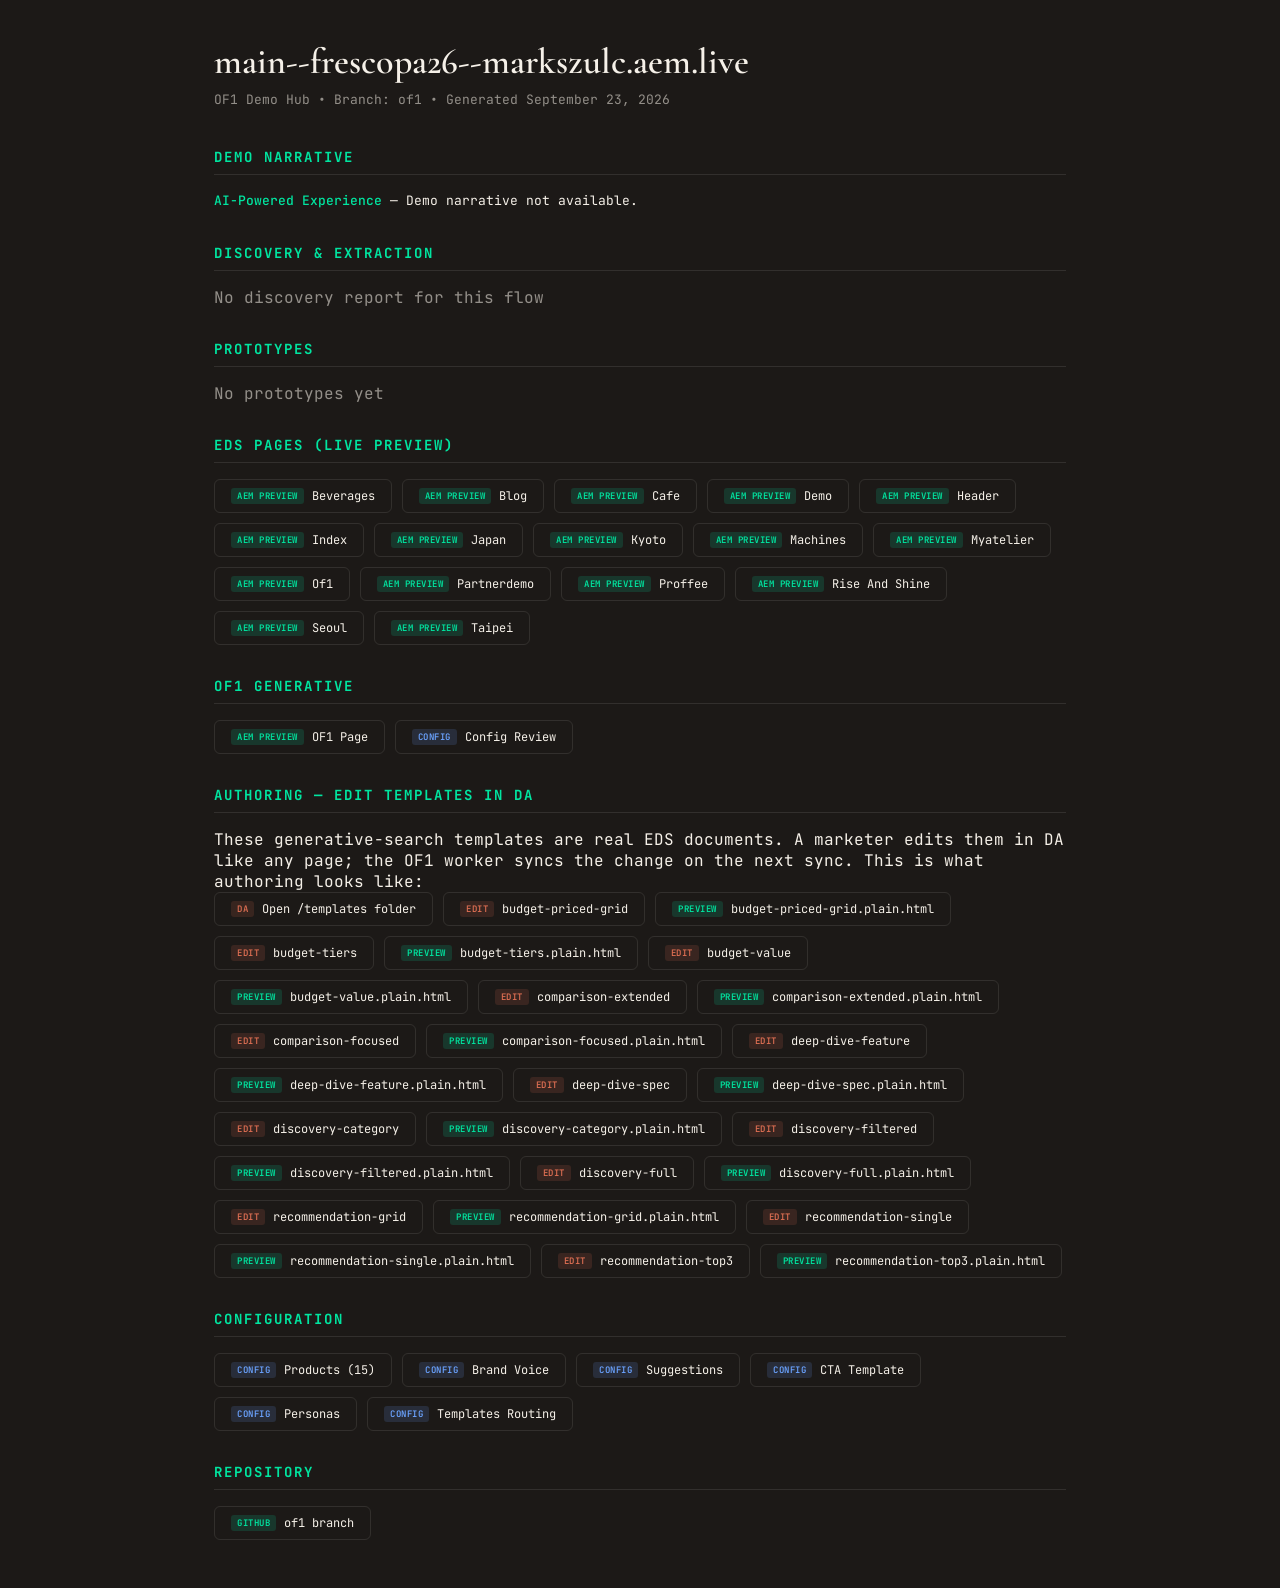
==== deliverables/index.html @ 21161b60 "Merge remote-tracking branch 'upstream/main' # Conflicts: #	well-known/adobe/cloudmanager-challenge." ====
<!DOCTYPE html>
<html lang="en">
<head>
<meta charset="UTF-8">
<meta name="viewport" content="width=device-width, initial-scale=1.0">
<title>OF1 Demo Hub — main--frescopa26--markszulc.aem.live</title>
<style>
  :root { --bg: #1C1917; --fg: #F5F0E8; --accent: #00E5A0; --orange: #DC6E52; --blue: #6BA3FF; --dim: rgba(245,240,232,0.55); --border: rgba(245,240,232,0.1); }
  * { box-sizing: border-box; margin: 0; padding: 0; }
  body { background: var(--bg); color: var(--fg); font-family: 'JetBrains Mono', monospace; padding: 40px 24px; max-width: 900px; margin: 0 auto; }
  h1 { font-family: 'Cormorant Garamond', serif; font-size: 36px; font-weight: 600; margin-bottom: 8px; }
  .subtitle { color: var(--dim); font-size: 13px; margin-bottom: 40px; }
  h2 { font-size: 14px; text-transform: uppercase; letter-spacing: 2px; color: var(--accent); margin: 32px 0 16px; padding-bottom: 8px; border-bottom: 1px solid var(--border); }
  .links { display: flex; flex-wrap: wrap; gap: 10px; margin-bottom: 8px; }
  a { color: var(--fg); text-decoration: none; padding: 8px 16px; border: 1px solid var(--border); border-radius: 6px; font-size: 12px; transition: all 0.2s; display: inline-flex; align-items: center; gap: 8px; }
  a:hover { border-color: var(--accent); background: rgba(0,229,160,0.05); }
  .badge { font-size: 9px; padding: 2px 6px; border-radius: 3px; text-transform: uppercase; letter-spacing: 0.5px; font-weight: 600; }
  .badge--green { background: rgba(0,229,160,0.15); color: var(--accent); }
  .badge--orange { background: rgba(220,110,82,0.15); color: var(--orange); }
  .badge--blue { background: rgba(107,163,255,0.15); color: var(--blue); }
  .narrative { font-size: 13px; line-height: 1.6; color: var(--fg); margin-bottom: 8px; }
  .narrative .focus { color: var(--accent); font-weight: 500; }
</style>
<link rel="preconnect" href="https://fonts.googleapis.com">
<link href="https://fonts.googleapis.com/css2?family=Cormorant+Garamond:wght@600&family=JetBrains+Mono:wght@400;500&display=swap" rel="stylesheet">
</head>
<body>
<h1>main--frescopa26--markszulc.aem.live</h1>
<p class="subtitle">OF1 Demo Hub &bull; Branch: of1 &bull; Generated September 23, 2026</p>

<h2>Demo Narrative</h2>
<p class="narrative"><span class="focus">AI-Powered Experience</span> &mdash; Demo narrative not available.</p>

<h2>Discovery &amp; Extraction</h2>
<div class="links">
  <span style="color:var(--dim)">No discovery report for this flow</span>
</div>

<h2>Prototypes</h2>
<div class="links">
  <span style="color:var(--dim)">No prototypes yet</span>
</div>

<h2>EDS Pages (Live Preview)</h2>
<div class="links">
  <a href="https://of1--frescopa26--markszulc.aem.page/beverages"><span class="badge badge--green">AEM Preview</span> Beverages</a>
  <a href="https://of1--frescopa26--markszulc.aem.page/blog"><span class="badge badge--green">AEM Preview</span> Blog</a>
  <a href="https://of1--frescopa26--markszulc.aem.page/cafe"><span class="badge badge--green">AEM Preview</span> Cafe</a>
  <a href="https://of1--frescopa26--markszulc.aem.page/demo"><span class="badge badge--green">AEM Preview</span> Demo</a>
  <a href="https://of1--frescopa26--markszulc.aem.page/header"><span class="badge badge--green">AEM Preview</span> Header</a>
  <a href="https://of1--frescopa26--markszulc.aem.page"><span class="badge badge--green">AEM Preview</span> Index</a>
  <a href="https://of1--frescopa26--markszulc.aem.page/japan"><span class="badge badge--green">AEM Preview</span> Japan</a>
  <a href="https://of1--frescopa26--markszulc.aem.page/kyoto"><span class="badge badge--green">AEM Preview</span> Kyoto</a>
  <a href="https://of1--frescopa26--markszulc.aem.page/machines"><span class="badge badge--green">AEM Preview</span> Machines</a>
  <a href="https://of1--frescopa26--markszulc.aem.page/myatelier"><span class="badge badge--green">AEM Preview</span> Myatelier</a>
  <a href="https://of1--frescopa26--markszulc.aem.page/of1"><span class="badge badge--green">AEM Preview</span> Of1</a>
  <a href="https://of1--frescopa26--markszulc.aem.page/partnerdemo"><span class="badge badge--green">AEM Preview</span> Partnerdemo</a>
  <a href="https://of1--frescopa26--markszulc.aem.page/proffee"><span class="badge badge--green">AEM Preview</span> Proffee</a>
  <a href="https://of1--frescopa26--markszulc.aem.page/rise-and-shine"><span class="badge badge--green">AEM Preview</span> Rise And Shine</a>
  <a href="https://of1--frescopa26--markszulc.aem.page/seoul"><span class="badge badge--green">AEM Preview</span> Seoul</a>
  <a href="https://of1--frescopa26--markszulc.aem.page/taipei"><span class="badge badge--green">AEM Preview</span> Taipei</a>

</div>

<h2>OF1 Generative</h2>
<div class="links">
  <a href="https://of1--frescopa26--markszulc.aem.page/of1"><span class="badge badge--green">AEM Preview</span> OF1 Page</a>
  <a href="https://of1--frescopa26--markszulc.aem.page/deliverables/config-review.html"><span class="badge badge--blue">Config</span> Config Review</a>
</div>

<h2>Authoring — edit templates in DA</h2>
<p>These generative-search templates are real EDS documents. A marketer edits them in DA like any page; the OF1 worker syncs the change on the next sync. This is what authoring looks like:</p>
<div class="links">
  <a href="https://da.live/#/markszulc/frescopa26/templates"><span class="badge badge--orange">DA</span> Open /templates folder</a>
  <a href="https://da.live/edit#/markszulc/frescopa26/templates/budget-priced-grid"><span class="badge badge--orange">Edit</span> budget-priced-grid</a>
  <a href="https://of1--frescopa26--markszulc.aem.page/templates/budget-priced-grid.plain.html"><span class="badge badge--green">Preview</span> budget-priced-grid.plain.html</a>
  <a href="https://da.live/edit#/markszulc/frescopa26/templates/budget-tiers"><span class="badge badge--orange">Edit</span> budget-tiers</a>
  <a href="https://of1--frescopa26--markszulc.aem.page/templates/budget-tiers.plain.html"><span class="badge badge--green">Preview</span> budget-tiers.plain.html</a>
  <a href="https://da.live/edit#/markszulc/frescopa26/templates/budget-value"><span class="badge badge--orange">Edit</span> budget-value</a>
  <a href="https://of1--frescopa26--markszulc.aem.page/templates/budget-value.plain.html"><span class="badge badge--green">Preview</span> budget-value.plain.html</a>
  <a href="https://da.live/edit#/markszulc/frescopa26/templates/comparison-extended"><span class="badge badge--orange">Edit</span> comparison-extended</a>
  <a href="https://of1--frescopa26--markszulc.aem.page/templates/comparison-extended.plain.html"><span class="badge badge--green">Preview</span> comparison-extended.plain.html</a>
  <a href="https://da.live/edit#/markszulc/frescopa26/templates/comparison-focused"><span class="badge badge--orange">Edit</span> comparison-focused</a>
  <a href="https://of1--frescopa26--markszulc.aem.page/templates/comparison-focused.plain.html"><span class="badge badge--green">Preview</span> comparison-focused.plain.html</a>
  <a href="https://da.live/edit#/markszulc/frescopa26/templates/deep-dive-feature"><span class="badge badge--orange">Edit</span> deep-dive-feature</a>
  <a href="https://of1--frescopa26--markszulc.aem.page/templates/deep-dive-feature.plain.html"><span class="badge badge--green">Preview</span> deep-dive-feature.plain.html</a>
  <a href="https://da.live/edit#/markszulc/frescopa26/templates/deep-dive-spec"><span class="badge badge--orange">Edit</span> deep-dive-spec</a>
  <a href="https://of1--frescopa26--markszulc.aem.page/templates/deep-dive-spec.plain.html"><span class="badge badge--green">Preview</span> deep-dive-spec.plain.html</a>
  <a href="https://da.live/edit#/markszulc/frescopa26/templates/discovery-category"><span class="badge badge--orange">Edit</span> discovery-category</a>
  <a href="https://of1--frescopa26--markszulc.aem.page/templates/discovery-category.plain.html"><span class="badge badge--green">Preview</span> discovery-category.plain.html</a>
  <a href="https://da.live/edit#/markszulc/frescopa26/templates/discovery-filtered"><span class="badge badge--orange">Edit</span> discovery-filtered</a>
  <a href="https://of1--frescopa26--markszulc.aem.page/templates/discovery-filtered.plain.html"><span class="badge badge--green">Preview</span> discovery-filtered.plain.html</a>
  <a href="https://da.live/edit#/markszulc/frescopa26/templates/discovery-full"><span class="badge badge--orange">Edit</span> discovery-full</a>
  <a href="https://of1--frescopa26--markszulc.aem.page/templates/discovery-full.plain.html"><span class="badge badge--green">Preview</span> discovery-full.plain.html</a>
  <a href="https://da.live/edit#/markszulc/frescopa26/templates/recommendation-grid"><span class="badge badge--orange">Edit</span> recommendation-grid</a>
  <a href="https://of1--frescopa26--markszulc.aem.page/templates/recommendation-grid.plain.html"><span class="badge badge--green">Preview</span> recommendation-grid.plain.html</a>
  <a href="https://da.live/edit#/markszulc/frescopa26/templates/recommendation-single"><span class="badge badge--orange">Edit</span> recommendation-single</a>
  <a href="https://of1--frescopa26--markszulc.aem.page/templates/recommendation-single.plain.html"><span class="badge badge--green">Preview</span> recommendation-single.plain.html</a>
  <a href="https://da.live/edit#/markszulc/frescopa26/templates/recommendation-top3"><span class="badge badge--orange">Edit</span> recommendation-top3</a>
  <a href="https://of1--frescopa26--markszulc.aem.page/templates/recommendation-top3.plain.html"><span class="badge badge--green">Preview</span> recommendation-top3.plain.html</a>
</div>

<h2>Configuration</h2>
<div class="links">
  <a href="https://of1--frescopa26--markszulc.aem.page/of1/config/knowledge.json"><span class="badge badge--blue">Config</span> Products (15)</a>
  <a href="https://of1--frescopa26--markszulc.aem.page/of1/config/brand-voice.json"><span class="badge badge--blue">Config</span> Brand Voice</a>
  <a href="https://of1--frescopa26--markszulc.aem.page/of1/config/suggestions.json"><span class="badge badge--blue">Config</span> Suggestions</a>
  <a href="https://of1--frescopa26--markszulc.aem.page/of1/config/cta-template.json"><span class="badge badge--blue">Config</span> CTA Template</a>
  <a href="https://of1--frescopa26--markszulc.aem.page/of1/config/personas.json"><span class="badge badge--blue">Config</span> Personas</a>
  <a href="https://of1--frescopa26--markszulc.aem.page/of1/config/templates.json"><span class="badge badge--blue">Config</span> Templates Routing</a>
</div>

<h2>Repository</h2>
<div class="links">
  <a href="https://github.com/markszulc/frescopa26/tree/of1"><span class="badge badge--green">GitHub</span> of1 branch</a>
</div>


</body>
</html>
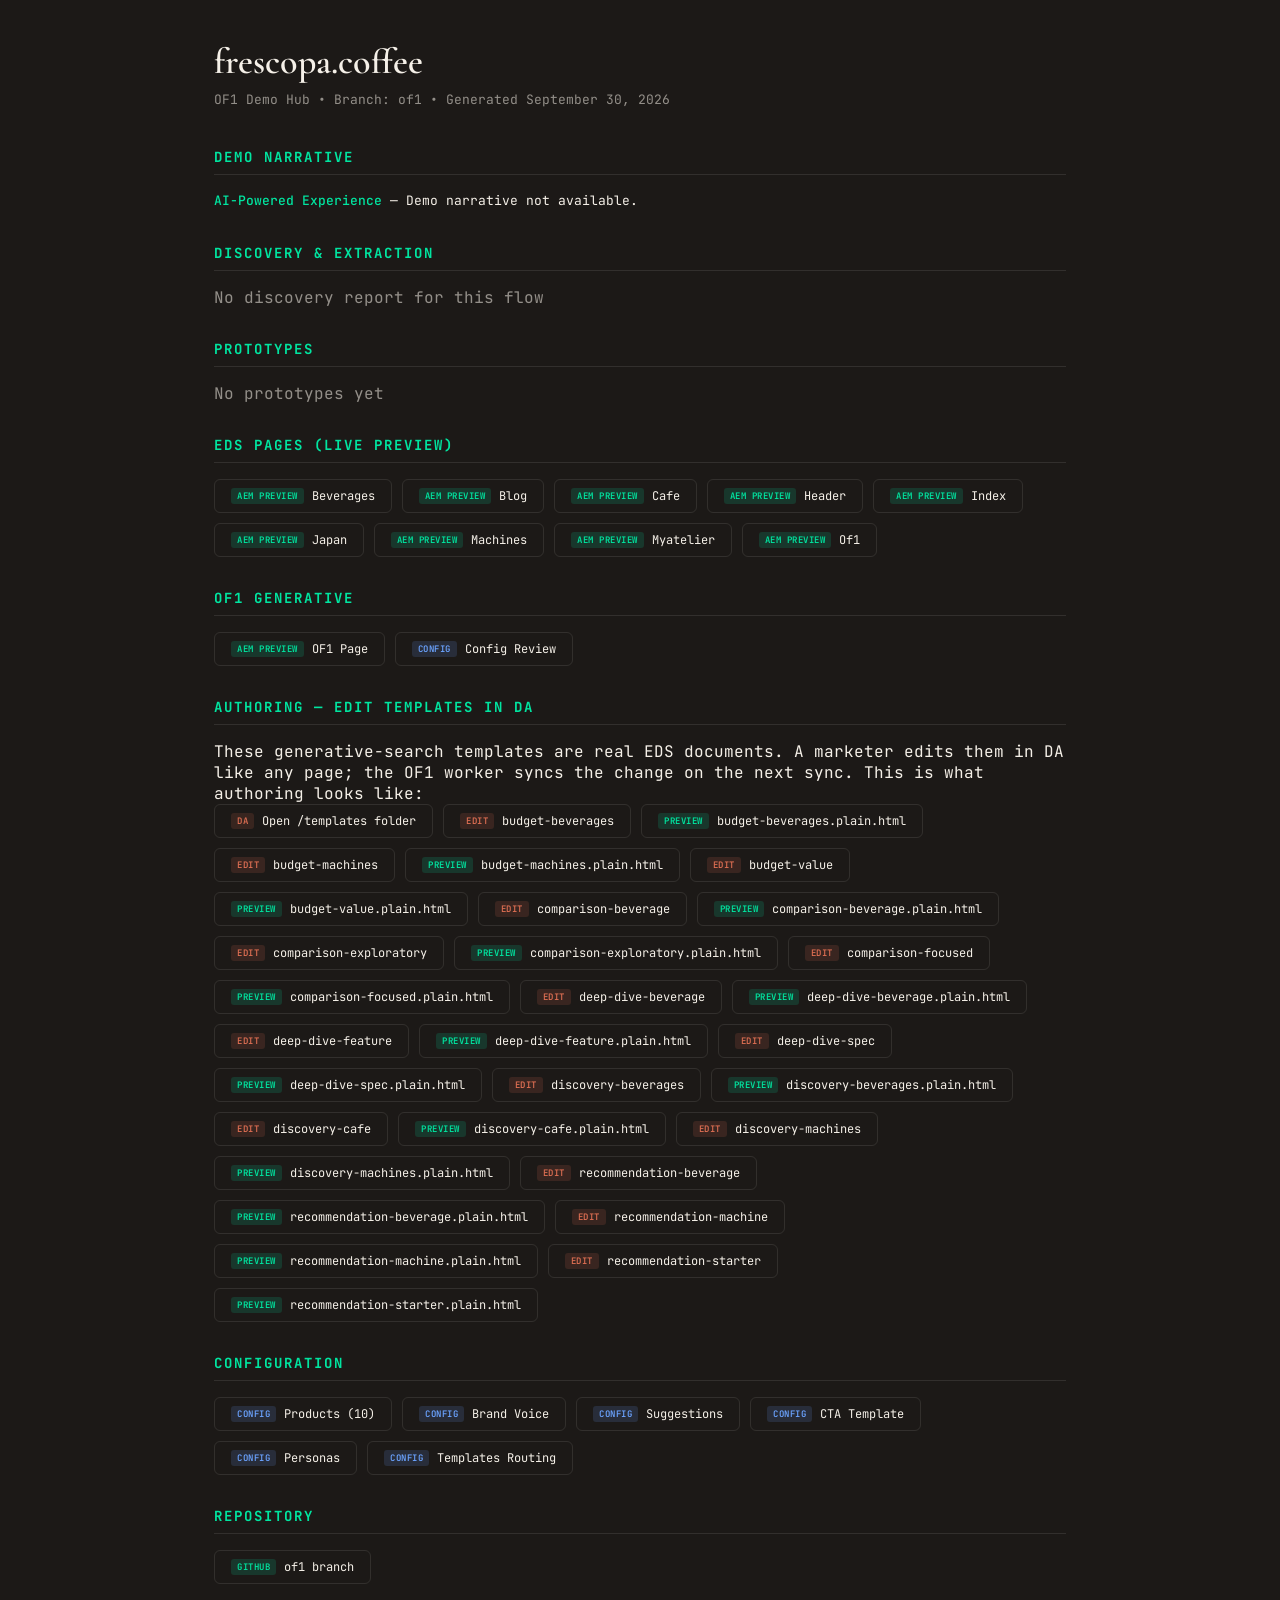
==== commit 5004ad3a: "feat: deploy config and demo hub for frescopa.coffee Co-Authored-By: Claude Opus 5.5 <noreply@anthro" ====
--- a/deliverables/index.html
+++ b/deliverables/index.html
@@ -3,7 +3,7 @@
 <head>
 <meta charset="UTF-8">
 <meta name="viewport" content="width=device-width, initial-scale=1.0">
-<title>OF1 Demo Hub — main--frescopa26--markszulc.aem.live</title>
+<title>OF1 Demo Hub — frescopa.coffee</title>
 <style>
   :root { --bg: #1C1917; --fg: #F5F0E8; --accent: #00E5A0; --orange: #DC6E52; --blue: #6BA3FF; --dim: rgba(245,240,232,0.55); --border: rgba(245,240,232,0.1); }
   * { box-sizing: border-box; margin: 0; padding: 0; }
@@ -25,8 +25,8 @@
 <link href="https://fonts.googleapis.com/css2?family=Cormorant+Garamond:wght@600&family=JetBrains+Mono:wght@400;500&display=swap" rel="stylesheet">
 </head>
 <body>
-<h1>main--frescopa26--markszulc.aem.live</h1>
-<p class="subtitle">OF1 Demo Hub &bull; Branch: of1 &bull; Generated September 23, 2026</p>
+<h1>frescopa.coffee</h1>
+<p class="subtitle">OF1 Demo Hub &bull; Branch: of1 &bull; Generated September 30, 2026</p>
 
 <h2>Demo Narrative</h2>
 <p class="narrative"><span class="focus">AI-Powered Experience</span> &mdash; Demo narrative not available.</p>
@@ -43,76 +43,73 @@
 
 <h2>EDS Pages (Live Preview)</h2>
 <div class="links">
-  <a href="https://of1--frescopa26--markszulc.aem.page/beverages"><span class="badge badge--green">AEM Preview</span> Beverages</a>
-  <a href="https://of1--frescopa26--markszulc.aem.page/blog"><span class="badge badge--green">AEM Preview</span> Blog</a>
-  <a href="https://of1--frescopa26--markszulc.aem.page/cafe"><span class="badge badge--green">AEM Preview</span> Cafe</a>
-  <a href="https://of1--frescopa26--markszulc.aem.page/demo"><span class="badge badge--green">AEM Preview</span> Demo</a>
-  <a href="https://of1--frescopa26--markszulc.aem.page/header"><span class="badge badge--green">AEM Preview</span> Header</a>
-  <a href="https://of1--frescopa26--markszulc.aem.page"><span class="badge badge--green">AEM Preview</span> Index</a>
-  <a href="https://of1--frescopa26--markszulc.aem.page/japan"><span class="badge badge--green">AEM Preview</span> Japan</a>
-  <a href="https://of1--frescopa26--markszulc.aem.page/kyoto"><span class="badge badge--green">AEM Preview</span> Kyoto</a>
-  <a href="https://of1--frescopa26--markszulc.aem.page/machines"><span class="badge badge--green">AEM Preview</span> Machines</a>
-  <a href="https://of1--frescopa26--markszulc.aem.page/myatelier"><span class="badge badge--green">AEM Preview</span> Myatelier</a>
-  <a href="https://of1--frescopa26--markszulc.aem.page/of1"><span class="badge badge--green">AEM Preview</span> Of1</a>
-  <a href="https://of1--frescopa26--markszulc.aem.page/partnerdemo"><span class="badge badge--green">AEM Preview</span> Partnerdemo</a>
-  <a href="https://of1--frescopa26--markszulc.aem.page/proffee"><span class="badge badge--green">AEM Preview</span> Proffee</a>
-  <a href="https://of1--frescopa26--markszulc.aem.page/rise-and-shine"><span class="badge badge--green">AEM Preview</span> Rise And Shine</a>
-  <a href="https://of1--frescopa26--markszulc.aem.page/seoul"><span class="badge badge--green">AEM Preview</span> Seoul</a>
-  <a href="https://of1--frescopa26--markszulc.aem.page/taipei"><span class="badge badge--green">AEM Preview</span> Taipei</a>
+  <a href="https://of1--frescopa26--aem-showcase.aem.page/beverages"><span class="badge badge--green">AEM Preview</span> Beverages</a>
+  <a href="https://of1--frescopa26--aem-showcase.aem.page/blog"><span class="badge badge--green">AEM Preview</span> Blog</a>
+  <a href="https://of1--frescopa26--aem-showcase.aem.page/cafe"><span class="badge badge--green">AEM Preview</span> Cafe</a>
+  <a href="https://of1--frescopa26--aem-showcase.aem.page/header"><span class="badge badge--green">AEM Preview</span> Header</a>
+  <a href="https://of1--frescopa26--aem-showcase.aem.page"><span class="badge badge--green">AEM Preview</span> Index</a>
+  <a href="https://of1--frescopa26--aem-showcase.aem.page/japan"><span class="badge badge--green">AEM Preview</span> Japan</a>
+  <a href="https://of1--frescopa26--aem-showcase.aem.page/machines"><span class="badge badge--green">AEM Preview</span> Machines</a>
+  <a href="https://of1--frescopa26--aem-showcase.aem.page/myatelier"><span class="badge badge--green">AEM Preview</span> Myatelier</a>
+  <a href="https://of1--frescopa26--aem-showcase.aem.page/of1"><span class="badge badge--green">AEM Preview</span> Of1</a>
 
 </div>
 
 <h2>OF1 Generative</h2>
 <div class="links">
-  <a href="https://of1--frescopa26--markszulc.aem.page/of1"><span class="badge badge--green">AEM Preview</span> OF1 Page</a>
-  <a href="https://of1--frescopa26--markszulc.aem.page/deliverables/config-review.html"><span class="badge badge--blue">Config</span> Config Review</a>
+  <a href="https://of1--frescopa26--aem-showcase.aem.page/of1"><span class="badge badge--green">AEM Preview</span> OF1 Page</a>
+  <a href="https://of1--frescopa26--aem-showcase.aem.page/deliverables/config-review.html"><span class="badge badge--blue">Config</span> Config Review</a>
 </div>
 
 <h2>Authoring — edit templates in DA</h2>
 <p>These generative-search templates are real EDS documents. A marketer edits them in DA like any page; the OF1 worker syncs the change on the next sync. This is what authoring looks like:</p>
 <div class="links">
-  <a href="https://da.live/#/markszulc/frescopa26/templates"><span class="badge badge--orange">DA</span> Open /templates folder</a>
-  <a href="https://da.live/edit#/markszulc/frescopa26/templates/budget-priced-grid"><span class="badge badge--orange">Edit</span> budget-priced-grid</a>
-  <a href="https://of1--frescopa26--markszulc.aem.page/templates/budget-priced-grid.plain.html"><span class="badge badge--green">Preview</span> budget-priced-grid.plain.html</a>
-  <a href="https://da.live/edit#/markszulc/frescopa26/templates/budget-tiers"><span class="badge badge--orange">Edit</span> budget-tiers</a>
-  <a href="https://of1--frescopa26--markszulc.aem.page/templates/budget-tiers.plain.html"><span class="badge badge--green">Preview</span> budget-tiers.plain.html</a>
-  <a href="https://da.live/edit#/markszulc/frescopa26/templates/budget-value"><span class="badge badge--orange">Edit</span> budget-value</a>
-  <a href="https://of1--frescopa26--markszulc.aem.page/templates/budget-value.plain.html"><span class="badge badge--green">Preview</span> budget-value.plain.html</a>
-  <a href="https://da.live/edit#/markszulc/frescopa26/templates/comparison-extended"><span class="badge badge--orange">Edit</span> comparison-extended</a>
-  <a href="https://of1--frescopa26--markszulc.aem.page/templates/comparison-extended.plain.html"><span class="badge badge--green">Preview</span> comparison-extended.plain.html</a>
-  <a href="https://da.live/edit#/markszulc/frescopa26/templates/comparison-focused"><span class="badge badge--orange">Edit</span> comparison-focused</a>
-  <a href="https://of1--frescopa26--markszulc.aem.page/templates/comparison-focused.plain.html"><span class="badge badge--green">Preview</span> comparison-focused.plain.html</a>
-  <a href="https://da.live/edit#/markszulc/frescopa26/templates/deep-dive-feature"><span class="badge badge--orange">Edit</span> deep-dive-feature</a>
-  <a href="https://of1--frescopa26--markszulc.aem.page/templates/deep-dive-feature.plain.html"><span class="badge badge--green">Preview</span> deep-dive-feature.plain.html</a>
-  <a href="https://da.live/edit#/markszulc/frescopa26/templates/deep-dive-spec"><span class="badge badge--orange">Edit</span> deep-dive-spec</a>
-  <a href="https://of1--frescopa26--markszulc.aem.page/templates/deep-dive-spec.plain.html"><span class="badge badge--green">Preview</span> deep-dive-spec.plain.html</a>
-  <a href="https://da.live/edit#/markszulc/frescopa26/templates/discovery-category"><span class="badge badge--orange">Edit</span> discovery-category</a>
-  <a href="https://of1--frescopa26--markszulc.aem.page/templates/discovery-category.plain.html"><span class="badge badge--green">Preview</span> discovery-category.plain.html</a>
-  <a href="https://da.live/edit#/markszulc/frescopa26/templates/discovery-filtered"><span class="badge badge--orange">Edit</span> discovery-filtered</a>
-  <a href="https://of1--frescopa26--markszulc.aem.page/templates/discovery-filtered.plain.html"><span class="badge badge--green">Preview</span> discovery-filtered.plain.html</a>
-  <a href="https://da.live/edit#/markszulc/frescopa26/templates/discovery-full"><span class="badge badge--orange">Edit</span> discovery-full</a>
-  <a href="https://of1--frescopa26--markszulc.aem.page/templates/discovery-full.plain.html"><span class="badge badge--green">Preview</span> discovery-full.plain.html</a>
-  <a href="https://da.live/edit#/markszulc/frescopa26/templates/recommendation-grid"><span class="badge badge--orange">Edit</span> recommendation-grid</a>
-  <a href="https://of1--frescopa26--markszulc.aem.page/templates/recommendation-grid.plain.html"><span class="badge badge--green">Preview</span> recommendation-grid.plain.html</a>
-  <a href="https://da.live/edit#/markszulc/frescopa26/templates/recommendation-single"><span class="badge badge--orange">Edit</span> recommendation-single</a>
-  <a href="https://of1--frescopa26--markszulc.aem.page/templates/recommendation-single.plain.html"><span class="badge badge--green">Preview</span> recommendation-single.plain.html</a>
-  <a href="https://da.live/edit#/markszulc/frescopa26/templates/recommendation-top3"><span class="badge badge--orange">Edit</span> recommendation-top3</a>
-  <a href="https://of1--frescopa26--markszulc.aem.page/templates/recommendation-top3.plain.html"><span class="badge badge--green">Preview</span> recommendation-top3.plain.html</a>
+  <a href="https://da.live/#/aem-showcase/frescopa26/templates"><span class="badge badge--orange">DA</span> Open /templates folder</a>
+  <a href="https://da.live/edit#/aem-showcase/frescopa26/templates/budget-beverages"><span class="badge badge--orange">Edit</span> budget-beverages</a>
+  <a href="https://of1--frescopa26--aem-showcase.aem.page/templates/budget-beverages.plain.html"><span class="badge badge--green">Preview</span> budget-beverages.plain.html</a>
+  <a href="https://da.live/edit#/aem-showcase/frescopa26/templates/budget-machines"><span class="badge badge--orange">Edit</span> budget-machines</a>
+  <a href="https://of1--frescopa26--aem-showcase.aem.page/templates/budget-machines.plain.html"><span class="badge badge--green">Preview</span> budget-machines.plain.html</a>
+  <a href="https://da.live/edit#/aem-showcase/frescopa26/templates/budget-value"><span class="badge badge--orange">Edit</span> budget-value</a>
+  <a href="https://of1--frescopa26--aem-showcase.aem.page/templates/budget-value.plain.html"><span class="badge badge--green">Preview</span> budget-value.plain.html</a>
+  <a href="https://da.live/edit#/aem-showcase/frescopa26/templates/comparison-beverage"><span class="badge badge--orange">Edit</span> comparison-beverage</a>
+  <a href="https://of1--frescopa26--aem-showcase.aem.page/templates/comparison-beverage.plain.html"><span class="badge badge--green">Preview</span> comparison-beverage.plain.html</a>
+  <a href="https://da.live/edit#/aem-showcase/frescopa26/templates/comparison-exploratory"><span class="badge badge--orange">Edit</span> comparison-exploratory</a>
+  <a href="https://of1--frescopa26--aem-showcase.aem.page/templates/comparison-exploratory.plain.html"><span class="badge badge--green">Preview</span> comparison-exploratory.plain.html</a>
+  <a href="https://da.live/edit#/aem-showcase/frescopa26/templates/comparison-focused"><span class="badge badge--orange">Edit</span> comparison-focused</a>
+  <a href="https://of1--frescopa26--aem-showcase.aem.page/templates/comparison-focused.plain.html"><span class="badge badge--green">Preview</span> comparison-focused.plain.html</a>
+  <a href="https://da.live/edit#/aem-showcase/frescopa26/templates/deep-dive-beverage"><span class="badge badge--orange">Edit</span> deep-dive-beverage</a>
+  <a href="https://of1--frescopa26--aem-showcase.aem.page/templates/deep-dive-beverage.plain.html"><span class="badge badge--green">Preview</span> deep-dive-beverage.plain.html</a>
+  <a href="https://da.live/edit#/aem-showcase/frescopa26/templates/deep-dive-feature"><span class="badge badge--orange">Edit</span> deep-dive-feature</a>
+  <a href="https://of1--frescopa26--aem-showcase.aem.page/templates/deep-dive-feature.plain.html"><span class="badge badge--green">Preview</span> deep-dive-feature.plain.html</a>
+  <a href="https://da.live/edit#/aem-showcase/frescopa26/templates/deep-dive-spec"><span class="badge badge--orange">Edit</span> deep-dive-spec</a>
+  <a href="https://of1--frescopa26--aem-showcase.aem.page/templates/deep-dive-spec.plain.html"><span class="badge badge--green">Preview</span> deep-dive-spec.plain.html</a>
+  <a href="https://da.live/edit#/aem-showcase/frescopa26/templates/discovery-beverages"><span class="badge badge--orange">Edit</span> discovery-beverages</a>
+  <a href="https://of1--frescopa26--aem-showcase.aem.page/templates/discovery-beverages.plain.html"><span class="badge badge--green">Preview</span> discovery-beverages.plain.html</a>
+  <a href="https://da.live/edit#/aem-showcase/frescopa26/templates/discovery-cafe"><span class="badge badge--orange">Edit</span> discovery-cafe</a>
+  <a href="https://of1--frescopa26--aem-showcase.aem.page/templates/discovery-cafe.plain.html"><span class="badge badge--green">Preview</span> discovery-cafe.plain.html</a>
+  <a href="https://da.live/edit#/aem-showcase/frescopa26/templates/discovery-machines"><span class="badge badge--orange">Edit</span> discovery-machines</a>
+  <a href="https://of1--frescopa26--aem-showcase.aem.page/templates/discovery-machines.plain.html"><span class="badge badge--green">Preview</span> discovery-machines.plain.html</a>
+  <a href="https://da.live/edit#/aem-showcase/frescopa26/templates/recommendation-beverage"><span class="badge badge--orange">Edit</span> recommendation-beverage</a>
+  <a href="https://of1--frescopa26--aem-showcase.aem.page/templates/recommendation-beverage.plain.html"><span class="badge badge--green">Preview</span> recommendation-beverage.plain.html</a>
+  <a href="https://da.live/edit#/aem-showcase/frescopa26/templates/recommendation-machine"><span class="badge badge--orange">Edit</span> recommendation-machine</a>
+  <a href="https://of1--frescopa26--aem-showcase.aem.page/templates/recommendation-machine.plain.html"><span class="badge badge--green">Preview</span> recommendation-machine.plain.html</a>
+  <a href="https://da.live/edit#/aem-showcase/frescopa26/templates/recommendation-starter"><span class="badge badge--orange">Edit</span> recommendation-starter</a>
+  <a href="https://of1--frescopa26--aem-showcase.aem.page/templates/recommendation-starter.plain.html"><span class="badge badge--green">Preview</span> recommendation-starter.plain.html</a>
 </div>
 
 <h2>Configuration</h2>
 <div class="links">
-  <a href="https://of1--frescopa26--markszulc.aem.page/of1/config/knowledge.json"><span class="badge badge--blue">Config</span> Products (15)</a>
-  <a href="https://of1--frescopa26--markszulc.aem.page/of1/config/brand-voice.json"><span class="badge badge--blue">Config</span> Brand Voice</a>
-  <a href="https://of1--frescopa26--markszulc.aem.page/of1/config/suggestions.json"><span class="badge badge--blue">Config</span> Suggestions</a>
-  <a href="https://of1--frescopa26--markszulc.aem.page/of1/config/cta-template.json"><span class="badge badge--blue">Config</span> CTA Template</a>
-  <a href="https://of1--frescopa26--markszulc.aem.page/of1/config/personas.json"><span class="badge badge--blue">Config</span> Personas</a>
-  <a href="https://of1--frescopa26--markszulc.aem.page/of1/config/templates.json"><span class="badge badge--blue">Config</span> Templates Routing</a>
+  <a href="https://of1--frescopa26--aem-showcase.aem.page/of1/config/knowledge.json"><span class="badge badge--blue">Config</span> Products (10)</a>
+  <a href="https://of1--frescopa26--aem-showcase.aem.page/of1/config/brand-voice.json"><span class="badge badge--blue">Config</span> Brand Voice</a>
+  <a href="https://of1--frescopa26--aem-showcase.aem.page/of1/config/suggestions.json"><span class="badge badge--blue">Config</span> Suggestions</a>
+  <a href="https://of1--frescopa26--aem-showcase.aem.page/of1/config/cta-template.json"><span class="badge badge--blue">Config</span> CTA Template</a>
+  <a href="https://of1--frescopa26--aem-showcase.aem.page/of1/config/personas.json"><span class="badge badge--blue">Config</span> Personas</a>
+  <a href="https://of1--frescopa26--aem-showcase.aem.page/of1/config/templates.json"><span class="badge badge--blue">Config</span> Templates Routing</a>
 </div>
 
 <h2>Repository</h2>
 <div class="links">
-  <a href="https://github.com/markszulc/frescopa26/tree/of1"><span class="badge badge--green">GitHub</span> of1 branch</a>
+  <a href="https://github.com/aem-showcase/frescopa26/tree/of1"><span class="badge badge--green">GitHub</span> of1 branch</a>
 </div>
 
 
